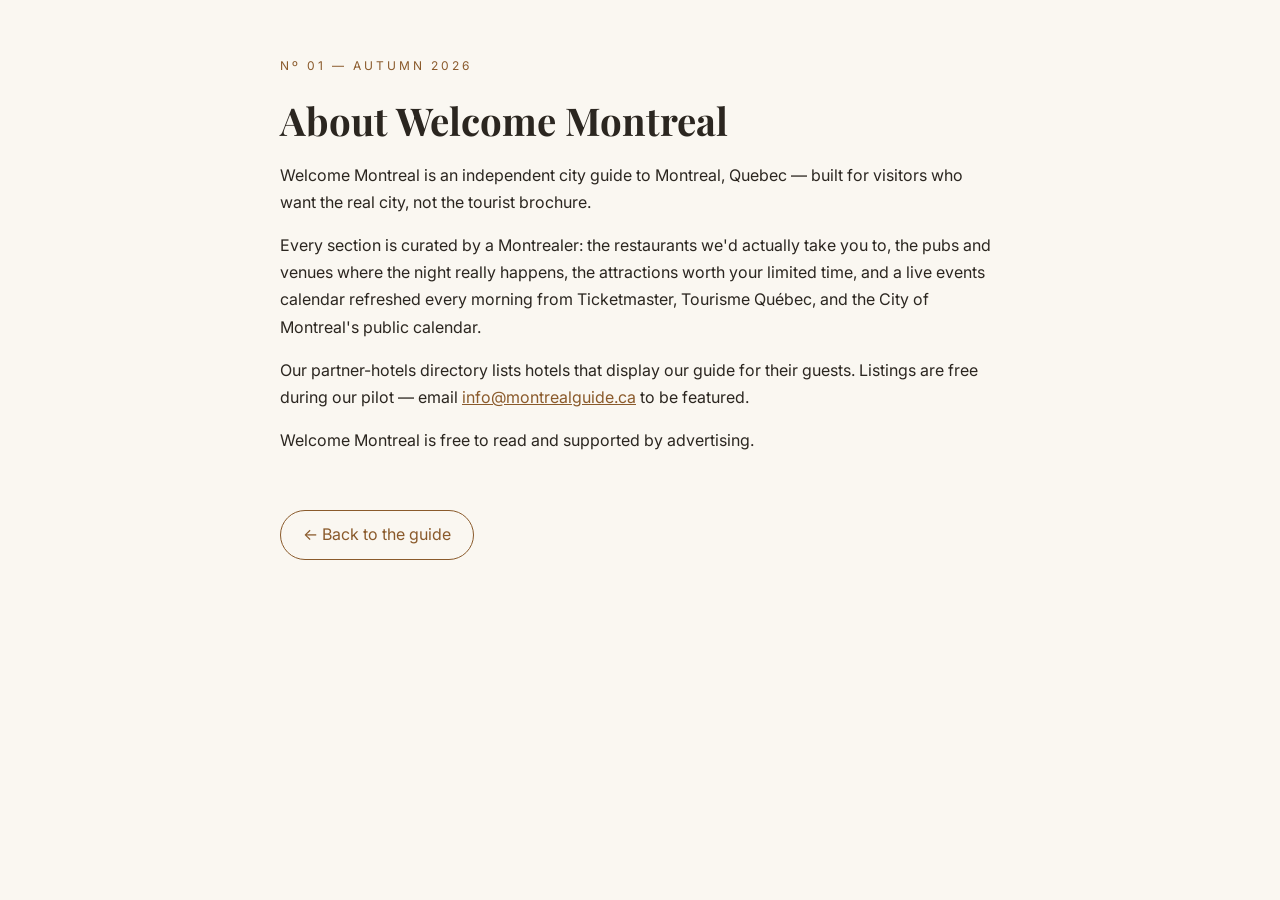
==== about.html @ f0721109 "Add About and Privacy Policy pages for AdSense review" ====
<!DOCTYPE html>
<html lang="en">
<head>
<meta charset="UTF-8">
<meta name="viewport" content="width=device-width, initial-scale=1.0">
<title>About — Welcome Montreal</title>
<meta name="description" content="About Welcome Montreal: an independent, human-curated city guide to Montreal's food, nightlife, attractions, events, and hotels.">
<link rel="preconnect" href="https://fonts.googleapis.com">
<link rel="preconnect" href="https://fonts.gstatic.com" crossorigin>
<link href="https://fonts.googleapis.com/css2?family=Playfair+Display:ital,wght@0,500;0,700;0,800;1,500;1,600&family=Inter:wght@400;500;600;700&display=swap" rel="stylesheet">
<script async src="https://pagead2.googlesyndication.com/pagead/js/adsbygoogle.js?client=ca-pub-4276130467303652" crossorigin="anonymous"></script>
<style>
  body{font-family:'Inter',sans-serif;background:#faf7f1;color:#2b2620;margin:0;line-height:1.7}
  .wrap{max-width:720px;margin:0 auto;padding:56px 24px 80px}
  h1{font-family:'Playfair Display',serif;font-size:2.4rem;margin:0 0 8px}
  p{margin:0 0 16px}
  a{color:#8a5a2b}
  .kicker{letter-spacing:.25em;text-transform:uppercase;font-size:.75rem;color:#8a5a2b;margin-bottom:12px}
  .back{display:inline-block;margin-top:40px;text-decoration:none;border:1px solid #8a5a2b;padding:10px 22px;border-radius:999px;color:#8a5a2b}
</style>
</head>
<body>
<div class="wrap">
  <div class="kicker">Nº 01 — Autumn 2026</div>
  <h1>About Welcome Montreal</h1>
  <p>Welcome Montreal is an independent city guide to Montreal, Quebec — built for visitors who want the real city, not the tourist brochure.</p>
  <p>Every section is curated by a Montrealer: the restaurants we'd actually take you to, the pubs and venues where the night really happens, the attractions worth your limited time, and a live events calendar refreshed every morning from Ticketmaster, Tourisme Québec, and the City of Montreal's public calendar.</p>
  <p>Our partner-hotels directory lists hotels that display our guide for their guests. Listings are free during our pilot — email <a href="mailto:info@montrealguide.ca">info@montrealguide.ca</a> to be featured.</p>
  <p>Welcome Montreal is free to read and supported by advertising.</p>
  <a class="back" href="/">← Back to the guide</a>
</div>
</body>
</html>
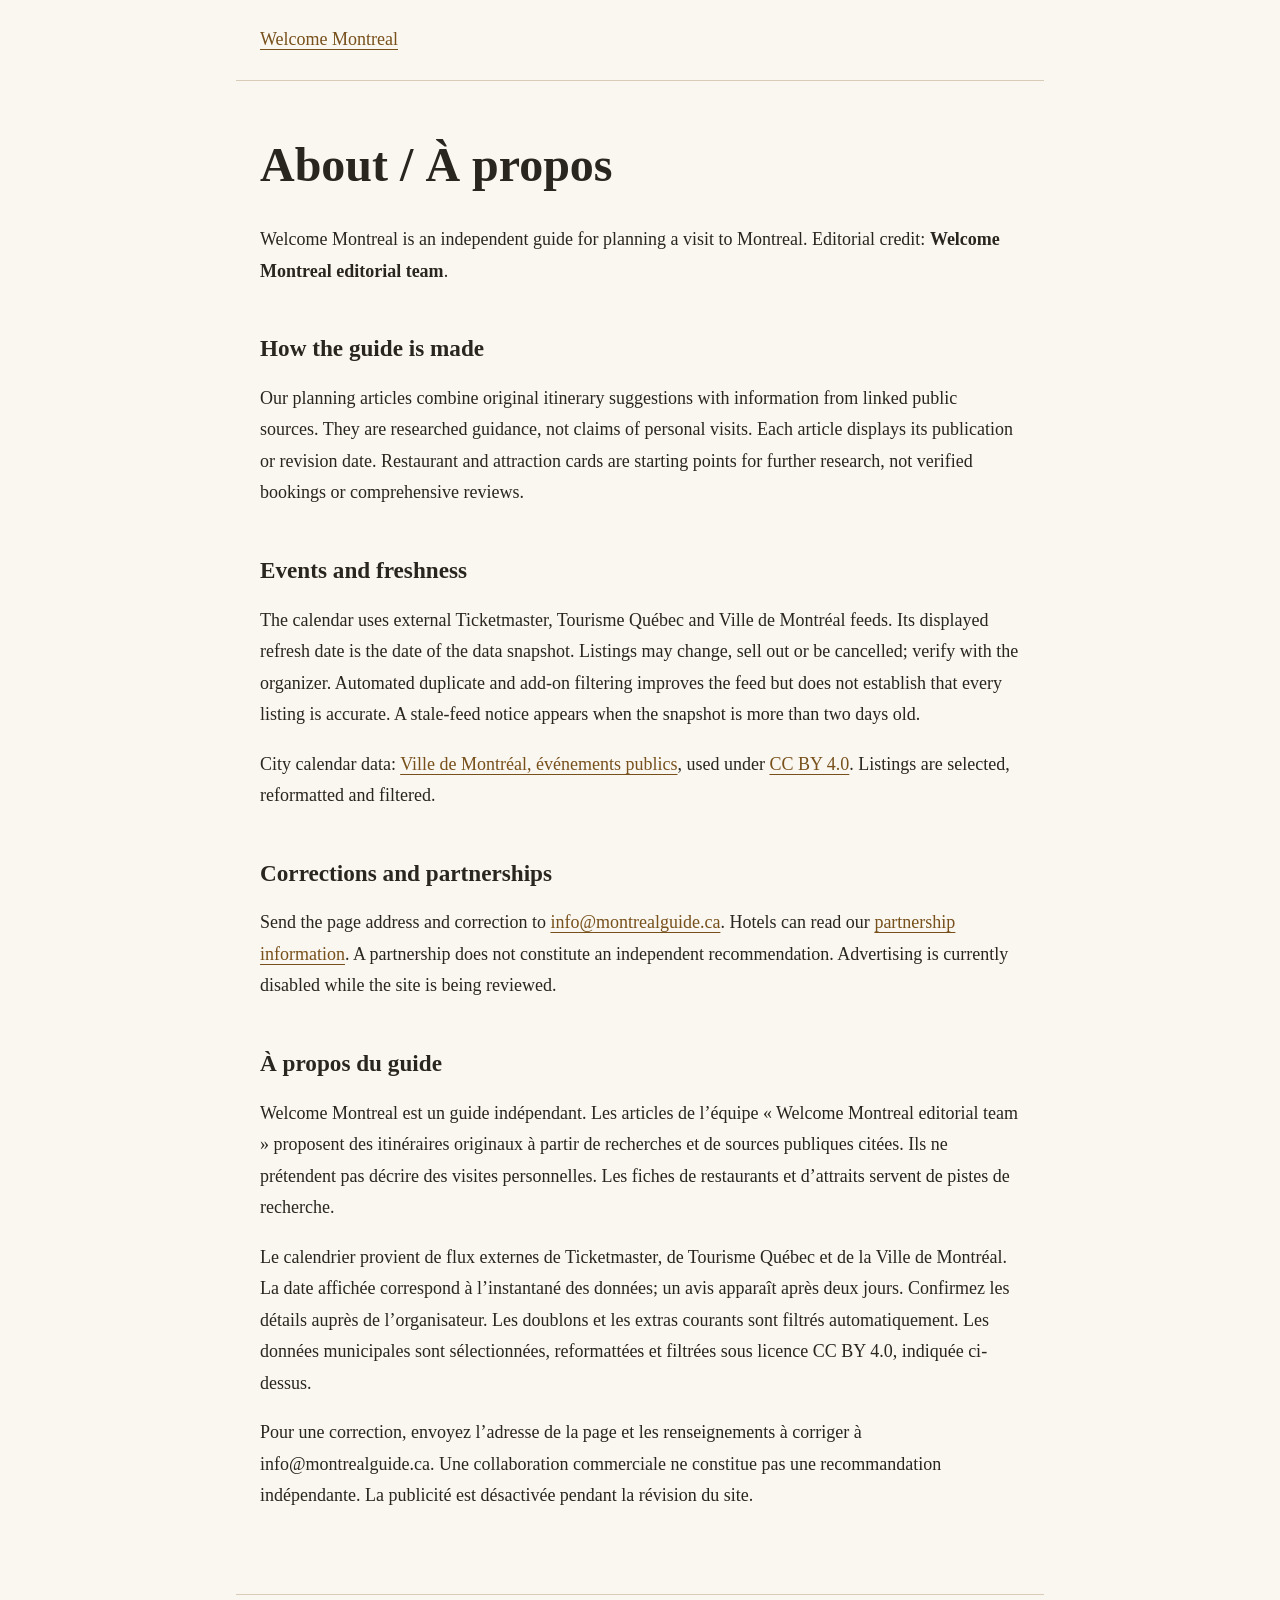
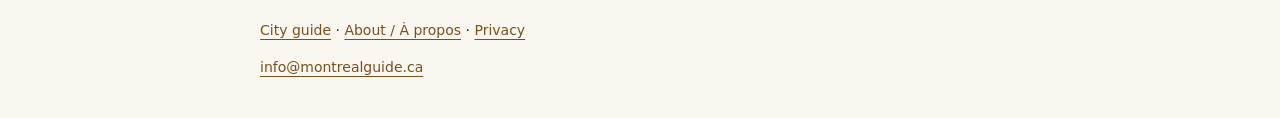
==== commit 31b14ab0: "Add bilingual editorial guides and remediate AdSense content and event issues" ====
--- a/about.html
+++ b/about.html
@@ -1,33 +1 @@
-<!DOCTYPE html>
-<html lang="en">
-<head>
-<meta charset="UTF-8">
-<meta name="viewport" content="width=device-width, initial-scale=1.0">
-<title>About — Welcome Montreal</title>
-<meta name="description" content="About Welcome Montreal: an independent, human-curated city guide to Montreal's food, nightlife, attractions, events, and hotels.">
-<link rel="preconnect" href="https://fonts.googleapis.com">
-<link rel="preconnect" href="https://fonts.gstatic.com" crossorigin>
-<link href="https://fonts.googleapis.com/css2?family=Playfair+Display:ital,wght@0,500;0,700;0,800;1,500;1,600&family=Inter:wght@400;500;600;700&display=swap" rel="stylesheet">
-<script async src="https://pagead2.googlesyndication.com/pagead/js/adsbygoogle.js?client=ca-pub-4276130467303652" crossorigin="anonymous"></script>
-<style>
-  body{font-family:'Inter',sans-serif;background:#faf7f1;color:#2b2620;margin:0;line-height:1.7}
-  .wrap{max-width:720px;margin:0 auto;padding:56px 24px 80px}
-  h1{font-family:'Playfair Display',serif;font-size:2.4rem;margin:0 0 8px}
-  p{margin:0 0 16px}
-  a{color:#8a5a2b}
-  .kicker{letter-spacing:.25em;text-transform:uppercase;font-size:.75rem;color:#8a5a2b;margin-bottom:12px}
-  .back{display:inline-block;margin-top:40px;text-decoration:none;border:1px solid #8a5a2b;padding:10px 22px;border-radius:999px;color:#8a5a2b}
-</style>
-</head>
-<body>
-<div class="wrap">
-  <div class="kicker">Nº 01 — Autumn 2026</div>
-  <h1>About Welcome Montreal</h1>
-  <p>Welcome Montreal is an independent city guide to Montreal, Quebec — built for visitors who want the real city, not the tourist brochure.</p>
-  <p>Every section is curated by a Montrealer: the restaurants we'd actually take you to, the pubs and venues where the night really happens, the attractions worth your limited time, and a live events calendar refreshed every morning from Ticketmaster, Tourisme Québec, and the City of Montreal's public calendar.</p>
-  <p>Our partner-hotels directory lists hotels that display our guide for their guests. Listings are free during our pilot — email <a href="mailto:info@montrealguide.ca">info@montrealguide.ca</a> to be featured.</p>
-  <p>Welcome Montreal is free to read and supported by advertising.</p>
-  <a class="back" href="/">← Back to the guide</a>
-</div>
-</body>
-</html>
+<!doctype html><html lang="en"><head><meta charset="utf-8"><meta name="viewport" content="width=device-width, initial-scale=1"><title>About / À propos — Welcome Montreal</title><meta name="description" content="About / À propos. Welcome Montreal editorial team, October 2026."><meta name="google-adsense-account" content="ca-pub-4276130467303652"><link rel="stylesheet" href="/guide.css"></head><body><header><a href="/">Welcome Montreal</a></header><main><h1>About / À propos</h1><p>Welcome Montreal is an independent guide for planning a visit to Montreal. Editorial credit: <strong>Welcome Montreal editorial team</strong>.</p><h2>How the guide is made</h2><p>Our planning articles combine original itinerary suggestions with information from linked public sources. They are researched guidance, not claims of personal visits. Each article displays its publication or revision date. Restaurant and attraction cards are starting points for further research, not verified bookings or comprehensive reviews.</p><h2>Events and freshness</h2><p>The calendar uses external Ticketmaster, Tourisme Québec and Ville de Montréal feeds. Its displayed refresh date is the date of the data snapshot. Listings may change, sell out or be cancelled; verify with the organizer. Automated duplicate and add-on filtering improves the feed but does not establish that every listing is accurate. A stale-feed notice appears when the snapshot is more than two days old.</p><p>City calendar data: <a href="https://donnees.montreal.ca/dataset/evenements-publics">Ville de Montréal, événements publics</a>, used under <a href="https://creativecommons.org/licenses/by/4.0/">CC BY 4.0</a>. Listings are selected, reformatted and filtered.</p><h2>Corrections and partnerships</h2><p>Send the page address and correction to <a href="mailto:info@montrealguide.ca">info@montrealguide.ca</a>. Hotels can read our <a href="/partners.html">partnership information</a>. A partnership does not constitute an independent recommendation. Advertising is currently disabled while the site is being reviewed.</p><section lang="fr"><h2>À propos du guide</h2><p>Welcome Montreal est un guide indépendant. Les articles de l’équipe « Welcome Montreal editorial team » proposent des itinéraires originaux à partir de recherches et de sources publiques citées. Ils ne prétendent pas décrire des visites personnelles. Les fiches de restaurants et d’attraits servent de pistes de recherche.</p><p>Le calendrier provient de flux externes de Ticketmaster, de Tourisme Québec et de la Ville de Montréal. La date affichée correspond à l’instantané des données; un avis apparaît après deux jours. Confirmez les détails auprès de l’organisateur. Les doublons et les extras courants sont filtrés automatiquement. Les données municipales sont sélectionnées, reformattées et filtrées sous licence CC BY 4.0, indiquée ci-dessus.</p><p>Pour une correction, envoyez l’adresse de la page et les renseignements à corriger à info@montrealguide.ca. Une collaboration commerciale ne constitue pas une recommandation indépendante. La publicité est désactivée pendant la révision du site.</p></section></main><footer><a href="/">City guide</a> · <a href="/about.html">About / À propos</a> · <a href="/privacy.html">Privacy</a><p><a href="mailto:info@montrealguide.ca">info@montrealguide.ca</a></p></footer></body></html>
--- a/guide.css
+++ b/guide.css
@@ -0,0 +1 @@
+body{margin:0;background:#faf7f1;color:#29251f;font:18px/1.75 Georgia,serif}header,main,footer{max-width:760px;margin:auto;padding:24px}header{display:flex;justify-content:space-between;gap:24px;border-bottom:1px solid #d8cbb8}a{color:#77501b;text-underline-offset:4px}h1{font-size:clamp(2rem,6vw,3rem);line-height:1.15}h2{font-size:1.45rem;line-height:1.3;margin-top:2em}.meta,nav,footer{font:14px/1.7 system-ui,sans-serif}.intro{font-size:1.2rem}.note{background:#efe7d8;padding:20px;border-left:3px solid #95733c}footer{border-top:1px solid #d8cbb8;margin-top:40px}li{margin:12px 0}a:focus-visible{outline:3px solid #77501b;outline-offset:4px}
